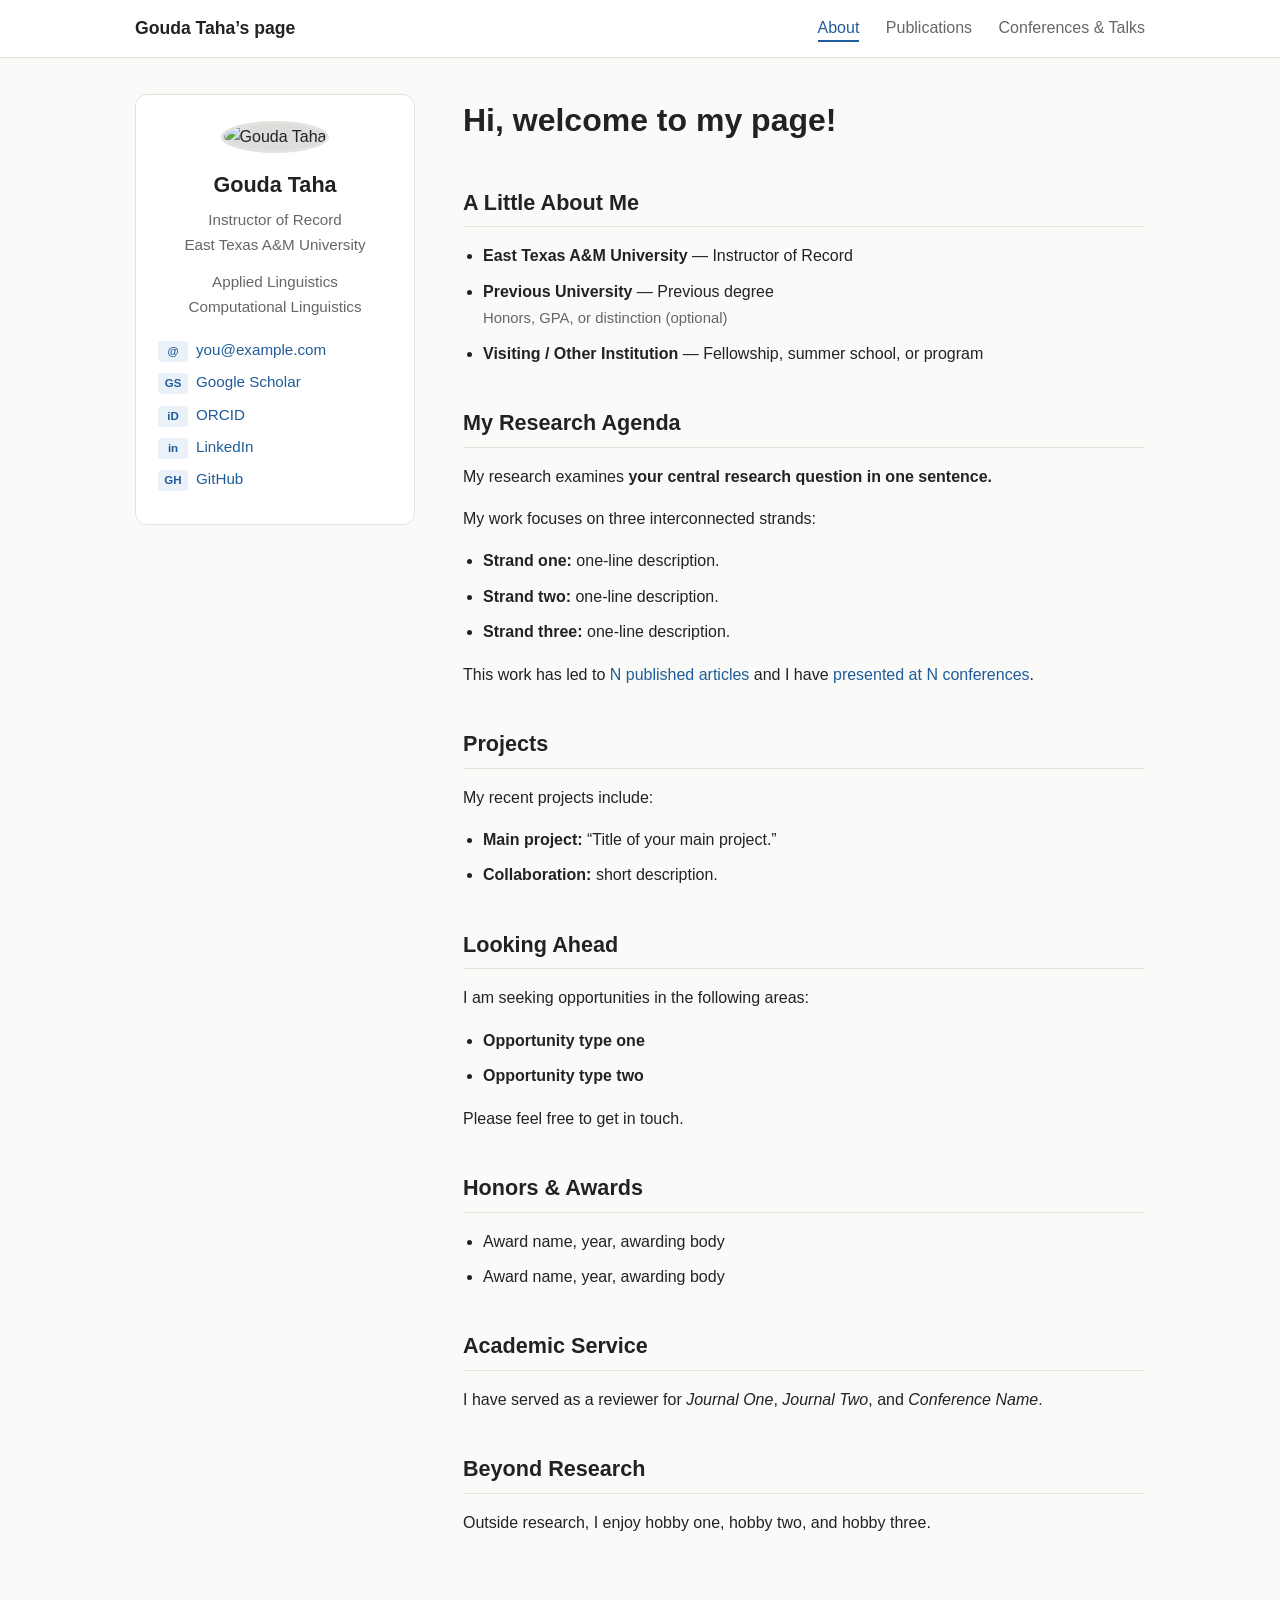
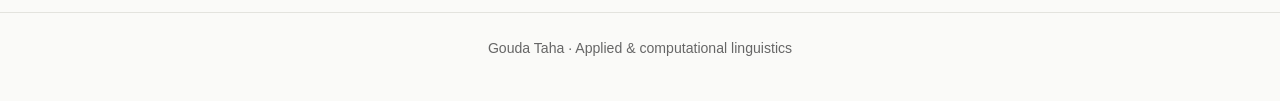
==== index.html @ 243cc034 "Add files via upload" ====
<!doctype html>
<html lang="en">
<head>
  <meta charset="utf-8">
  <meta name="viewport" content="width=device-width, initial-scale=1">
  <meta name="description" content="Gouda Taha is an applied and computational linguist and Instructor of Record at East Texas A&amp;M University.">
  <title>About | Gouda Taha | East Texas A&amp;M University</title>
  <link rel="stylesheet" href="style.css">
</head>
<body>
  <a class="skip" href="#main">Skip to content</a>

  <header class="site">
    <div class="inner">
      <a class="brand" href="index.html">Gouda Taha’s page</a>
      <nav>
        <a href="index.html" aria-current="page">About</a>
        <a href="publications.html">Publications</a>
        <a href="conferences.html">Conferences &amp; Talks</a>
      </nav>
    </div>
  </header>

  <div class="layout">
    <aside class="card">
      <!-- Put your photo in this folder and name it profile.jpg -->
      <img src="profile.jpg" alt="Gouda Taha">
      <h2>Gouda Taha</h2>
      <p>Instructor of Record<br>East Texas A&amp;M University</p>
      <p class="interests">Applied Linguistics<br>Computational Linguistics</p>
      <ul class="links">
        <li><span class="tag">@</span><a href="mailto:you@example.com">you@example.com</a></li>
        <li><span class="tag">GS</span><a href="https://scholar.google.com/citations?user=v75UgdcAAAAJ&amp;hl=en">Google Scholar</a></li>
        <li><span class="tag">iD</span><a href="https://orcid.org/">ORCID</a></li>
        <li><span class="tag">in</span><a href="https://www.linkedin.com/">LinkedIn</a></li>
        <li><span class="tag">GH</span><a href="https://github.com/">GitHub</a></li>
      </ul>
    </aside>

    <main id="main">
      <h1>Hi, welcome to my page!</h1>

      <h2>A Little About Me</h2>
      <ul>
        <li><strong>East Texas A&amp;M University</strong> — Instructor of Record</li>
        <li><strong>Previous University</strong> — Previous degree<br>
          <span class="sub">Honors, GPA, or distinction (optional)</span></li>
        <li><strong>Visiting / Other Institution</strong> — Fellowship, summer school, or program</li>
      </ul>

      <h2>My Research Agenda</h2>
      <p>My research examines <strong>your central research question in one sentence.</strong></p>
      <p>My work focuses on three interconnected strands:</p>
      <ul>
        <li><strong>Strand one:</strong> one-line description.</li>
        <li><strong>Strand two:</strong> one-line description.</li>
        <li><strong>Strand three:</strong> one-line description.</li>
      </ul>
      <p>This work has led to <a href="publications.html">N published articles</a> and I have
        <a href="conferences.html">presented at N conferences</a>.</p>

      <h2>Projects</h2>
      <p>My recent projects include:</p>
      <ul>
        <li><strong>Main project:</strong> “Title of your main project.”</li>
        <li><strong>Collaboration:</strong> short description.</li>
      </ul>

      <h2>Looking Ahead</h2>
      <p>I am seeking opportunities in the following areas:</p>
      <ul>
        <li><strong>Opportunity type one</strong></li>
        <li><strong>Opportunity type two</strong></li>
      </ul>
      <p>Please feel free to get in touch.</p>

      <h2>Honors &amp; Awards</h2>
      <ul>
        <li>Award name, year, awarding body</li>
        <li>Award name, year, awarding body</li>
      </ul>

      <h2>Academic Service</h2>
      <p>I have served as a reviewer for <em>Journal One</em>, <em>Journal Two</em>, and <em>Conference Name</em>.</p>

      <h2>Beyond Research</h2>
      <p>Outside research, I enjoy hobby one, hobby two, and hobby three.</p>
    </main>
  </div>

  <footer>Gouda Taha · Applied &amp; computational linguistics</footer>
</body>
</html>
---- style.css ----
:root {
  --bg: #fafaf8;
  --text: #222;
  --muted: #666;
  --accent: #1f5c99;
  --border: #e3e3de;
  --card: #ffffff;
}
* { box-sizing: border-box; }
html { scroll-behavior: smooth; }
body {
  margin: 0;
  font-family: "Helvetica Neue", Arial, "Segoe UI", sans-serif;
  background: var(--bg);
  color: var(--text);
  line-height: 1.65;
}
a { color: var(--accent); text-decoration: none; }
a:hover { text-decoration: underline; }
.skip { position: absolute; left: -999px; }
.skip:focus { left: 8px; top: 8px; background: #fff; padding: 6px 10px; z-index: 10; }

header.site {
  background: var(--card);
  border-bottom: 1px solid var(--border);
  position: sticky; top: 0; z-index: 5;
}
header.site .inner {
  max-width: 1050px; margin: 0 auto; padding: 14px 20px;
  display: flex; flex-wrap: wrap; align-items: center; justify-content: space-between; gap: 10px;
}
.brand { font-weight: 700; font-size: 1.1rem; color: var(--text); }
nav a { margin-left: 22px; color: var(--muted); font-weight: 500; padding-bottom: 4px; }
nav a:hover { color: var(--accent); text-decoration: none; }
nav a[aria-current="page"] { color: var(--accent); border-bottom: 2px solid var(--accent); }

.layout {
  max-width: 1050px; margin: 0 auto; padding: 36px 20px 60px;
  display: grid; grid-template-columns: 280px 1fr; gap: 48px;
}
aside.card {
  background: var(--card); border: 1px solid var(--border); border-radius: 12px;
  padding: 26px 22px; text-align: center; align-self: start;
  position: sticky; top: 84px;
}
aside.card img {
  width: 160px; height: 160px; object-fit: cover; border-radius: 50%;
  border: 3px solid var(--border); background: #ddd;
}
aside.card h2 { margin: 14px 0 4px; font-size: 1.35rem; }
aside.card p { margin: 4px 0; color: var(--muted); font-size: .95rem; }
aside.card .interests { margin-top: 12px; }
.links { list-style: none; padding: 0; margin: 18px 0 0; text-align: left; }
.links li { margin: 7px 0; font-size: .95rem; }
.links .tag {
  display: inline-block; min-width: 30px; margin-right: 8px; padding: 1px 6px;
  font-size: .72rem; font-weight: 700; text-align: center;
  background: #eaf1f8; color: var(--accent); border-radius: 4px;
}

main h1 { font-size: 2rem; margin: 0 0 8px; }
main h2 {
  font-size: 1.35rem; margin: 38px 0 12px; padding-bottom: 6px;
  border-bottom: 1px solid var(--border);
}
main ul { padding-left: 20px; }
main li { margin: 9px 0; }
.sub { color: var(--muted); font-size: .93rem; }

.pubs .item { margin: 16px 0; padding: 14px 16px; background: var(--card); border: 1px solid var(--border); border-radius: 8px; }
.pubs .title { font-weight: 600; }
.pubs .meta { color: var(--muted); font-size: .93rem; }
.year { margin-top: 30px; font-size: 1.15rem; color: var(--accent); }

footer {
  text-align: center; color: var(--muted); font-size: .88rem;
  padding: 24px 20px 40px; border-top: 1px solid var(--border);
}

@media (max-width: 800px) {
  .layout { grid-template-columns: 1fr; gap: 28px; }
  aside.card { position: static; }
  nav a { margin: 0 14px 0 0; }
}
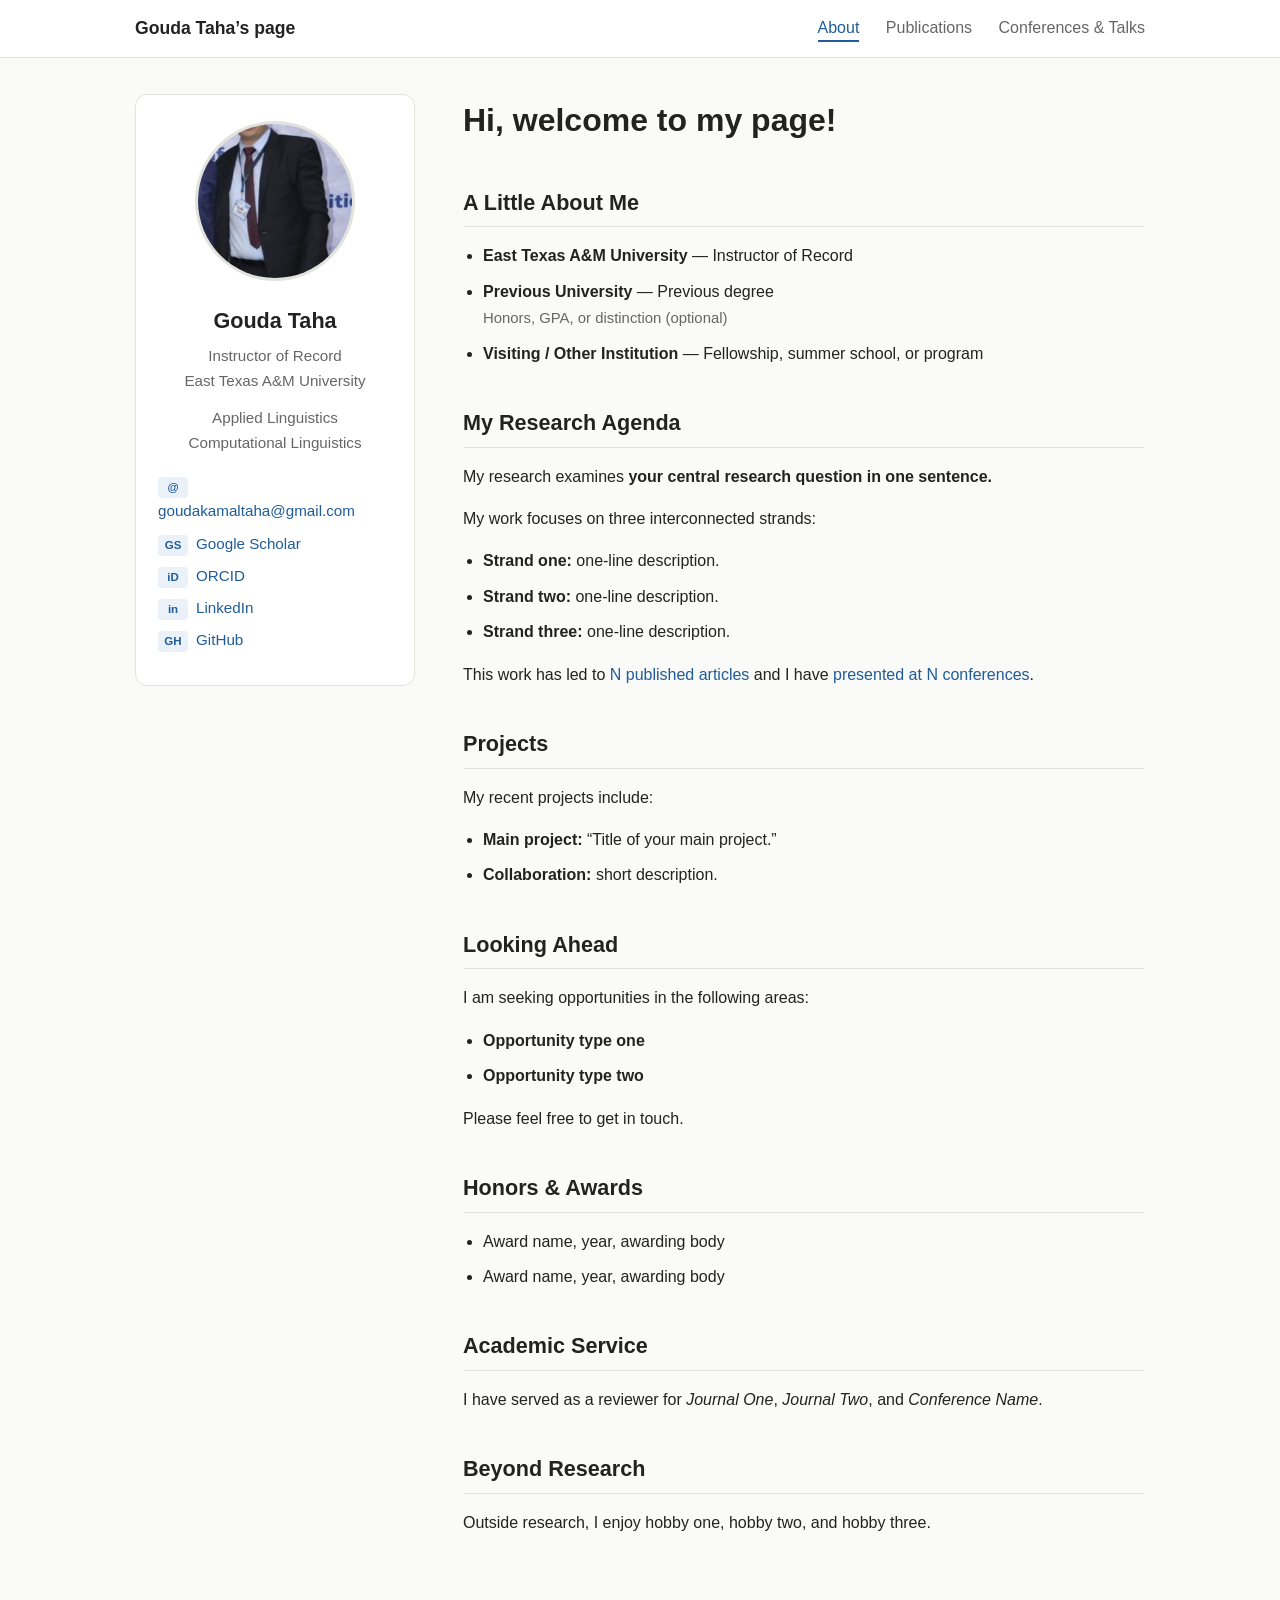
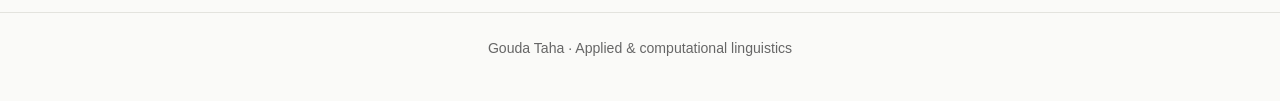
==== commit 4c817fcf: "Update index.html" ====
--- a/index.html
+++ b/index.html
@@ -3,7 +3,7 @@
 <head>
   <meta charset="utf-8">
   <meta name="viewport" content="width=device-width, initial-scale=1">
-  <meta name="description" content="Gouda Taha is an applied and computational linguist and Instructor of Record at East Texas A&amp;M University.">
+  <meta name="description" content=" Gouda Taha is an applied and computational linguist and Instructor of Record at East Texas A&amp;M University.">
   <title>About | Gouda Taha | East Texas A&amp;M University</title>
   <link rel="stylesheet" href="style.css">
 </head>
@@ -29,10 +29,10 @@
       <p>Instructor of Record<br>East Texas A&amp;M University</p>
       <p class="interests">Applied Linguistics<br>Computational Linguistics</p>
       <ul class="links">
-        <li><span class="tag">@</span><a href="mailto:you@example.com">you@example.com</a></li>
+        <li><span class="tag">@</span><a href="mailto:goudakamaltaha@gmail.com">goudakamaltaha@gmail.com</a></li>
         <li><span class="tag">GS</span><a href="https://scholar.google.com/citations?user=v75UgdcAAAAJ&amp;hl=en">Google Scholar</a></li>
         <li><span class="tag">iD</span><a href="https://orcid.org/">ORCID</a></li>
-        <li><span class="tag">in</span><a href="https://www.linkedin.com/">LinkedIn</a></li>
+        <li><span class="tag">in</span><a href="https://https://www.linkedin.com/in/gouda-taha-282a06227//">LinkedIn</a></li>
         <li><span class="tag">GH</span><a href="https://github.com/">GitHub</a></li>
       </ul>
     </aside>
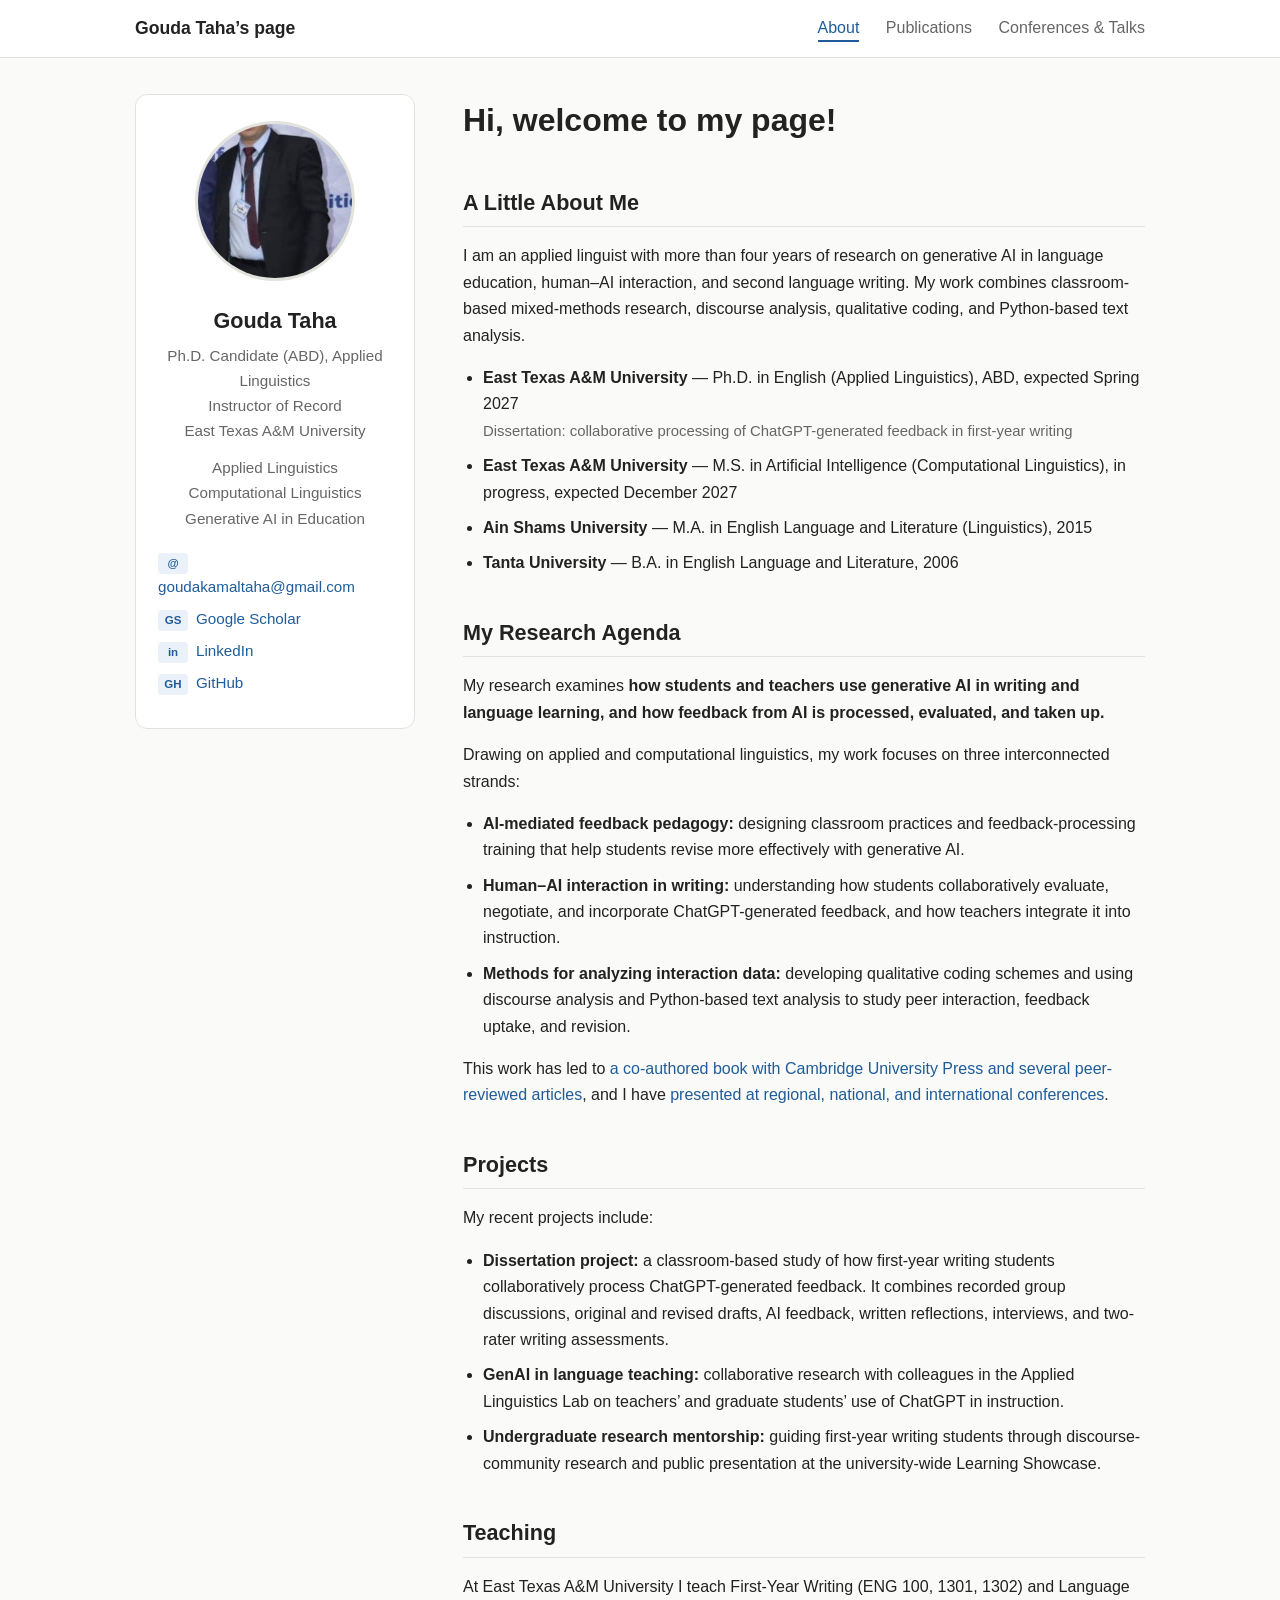
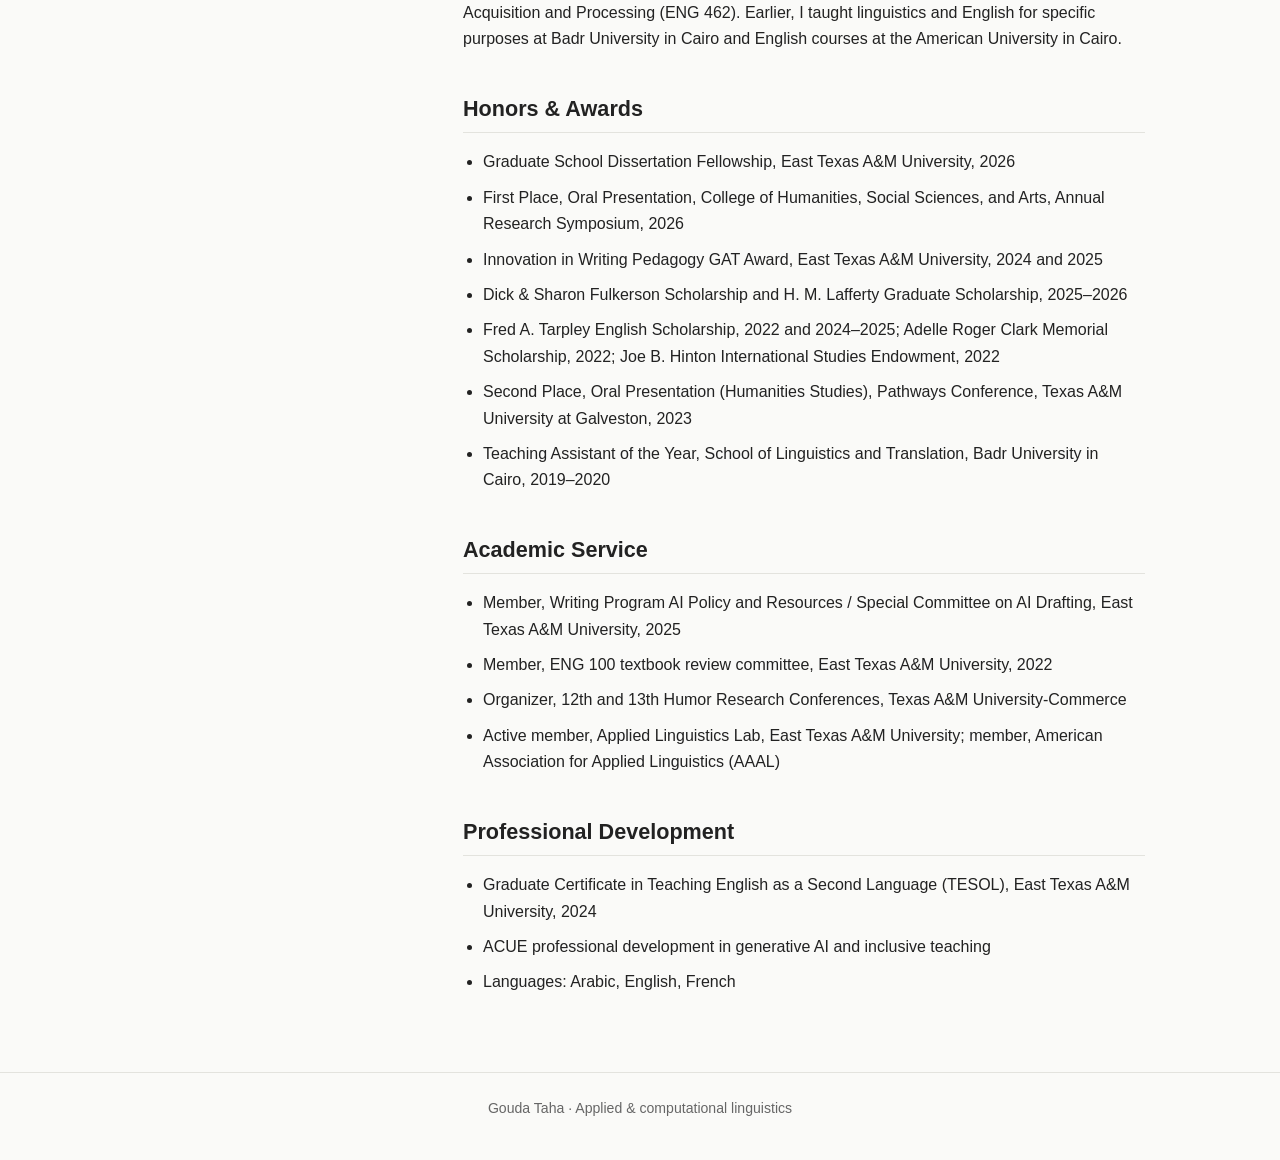
==== commit fea04b30: "Add files via upload" ====
--- a/index.html
+++ b/index.html
@@ -3,7 +3,7 @@
 <head>
   <meta charset="utf-8">
   <meta name="viewport" content="width=device-width, initial-scale=1">
-  <meta name="description" content=" Gouda Taha is an applied and computational linguist and Instructor of Record at East Texas A&amp;M University.">
+  <meta name="description" content="Gouda Taha researches generative AI in language education, human–AI interaction, and second language writing at East Texas A&amp;M University.">
   <title>About | Gouda Taha | East Texas A&amp;M University</title>
   <link rel="stylesheet" href="style.css">
 </head>
@@ -23,17 +23,15 @@
 
   <div class="layout">
     <aside class="card">
-      <!-- Put your photo in this folder and name it profile.jpg -->
       <img src="profile.jpg" alt="Gouda Taha">
       <h2>Gouda Taha</h2>
-      <p>Instructor of Record<br>East Texas A&amp;M University</p>
-      <p class="interests">Applied Linguistics<br>Computational Linguistics</p>
+      <p>Ph.D. Candidate (ABD), Applied Linguistics<br>Instructor of Record<br>East Texas A&amp;M University</p>
+      <p class="interests">Applied Linguistics<br>Computational Linguistics<br>Generative AI in Education</p>
       <ul class="links">
         <li><span class="tag">@</span><a href="mailto:goudakamaltaha@gmail.com">goudakamaltaha@gmail.com</a></li>
         <li><span class="tag">GS</span><a href="https://scholar.google.com/citations?user=v75UgdcAAAAJ&amp;hl=en">Google Scholar</a></li>
-        <li><span class="tag">iD</span><a href="https://orcid.org/">ORCID</a></li>
-        <li><span class="tag">in</span><a href="https://https://www.linkedin.com/in/gouda-taha-282a06227//">LinkedIn</a></li>
-        <li><span class="tag">GH</span><a href="https://github.com/">GitHub</a></li>
+        <li><span class="tag">in</span><a href="https://www.linkedin.com/in/gouda-taha-282a06227/">LinkedIn</a></li>
+        <li><span class="tag">GH</span><a href="https://github.com/Gouda-Taha">GitHub</a></li>
       </ul>
     </aside>
 
@@ -41,50 +39,62 @@
       <h1>Hi, welcome to my page!</h1>
 
       <h2>A Little About Me</h2>
+      <p>I am an applied linguist with more than four years of research on generative AI in language education, human–AI interaction, and second language writing. My work combines classroom-based mixed-methods research, discourse analysis, qualitative coding, and Python-based text analysis.</p>
       <ul>
-        <li><strong>East Texas A&amp;M University</strong> — Instructor of Record</li>
-        <li><strong>Previous University</strong> — Previous degree<br>
-          <span class="sub">Honors, GPA, or distinction (optional)</span></li>
-        <li><strong>Visiting / Other Institution</strong> — Fellowship, summer school, or program</li>
+        <li><strong>East Texas A&amp;M University</strong> — Ph.D. in English (Applied Linguistics), ABD, expected Spring 2027<br>
+          <span class="sub">Dissertation: collaborative processing of ChatGPT-generated feedback in first-year writing</span></li>
+        <li><strong>East Texas A&amp;M University</strong> — M.S. in Artificial Intelligence (Computational Linguistics), in progress, expected December 2027</li>
+        <li><strong>Ain Shams University</strong> — M.A. in English Language and Literature (Linguistics), 2015</li>
+        <li><strong>Tanta University</strong> — B.A. in English Language and Literature, 2006</li>
       </ul>
 
       <h2>My Research Agenda</h2>
-      <p>My research examines <strong>your central research question in one sentence.</strong></p>
-      <p>My work focuses on three interconnected strands:</p>
+      <p>My research examines <strong>how students and teachers use generative AI in writing and language learning, and how feedback from AI is processed, evaluated, and taken up.</strong></p>
+      <p>Drawing on applied and computational linguistics, my work focuses on three interconnected strands:</p>
       <ul>
-        <li><strong>Strand one:</strong> one-line description.</li>
-        <li><strong>Strand two:</strong> one-line description.</li>
-        <li><strong>Strand three:</strong> one-line description.</li>
+        <li><strong>AI-mediated feedback pedagogy:</strong> designing classroom practices and feedback-processing training that help students revise more effectively with generative AI.</li>
+        <li><strong>Human–AI interaction in writing:</strong> understanding how students collaboratively evaluate, negotiate, and incorporate ChatGPT-generated feedback, and how teachers integrate it into instruction.</li>
+        <li><strong>Methods for analyzing interaction data:</strong> developing qualitative coding schemes and using discourse analysis and Python-based text analysis to study peer interaction, feedback uptake, and revision.</li>
       </ul>
-      <p>This work has led to <a href="publications.html">N published articles</a> and I have
-        <a href="conferences.html">presented at N conferences</a>.</p>
+      <p>This work has led to <a href="publications.html">a co-authored book with Cambridge University Press and several peer-reviewed articles</a>, and I have
+        <a href="conferences.html">presented at regional, national, and international conferences</a>.</p>
 
       <h2>Projects</h2>
       <p>My recent projects include:</p>
       <ul>
-        <li><strong>Main project:</strong> “Title of your main project.”</li>
-        <li><strong>Collaboration:</strong> short description.</li>
+        <li><strong>Dissertation project:</strong> a classroom-based study of how first-year writing students collaboratively process ChatGPT-generated feedback. It combines recorded group discussions, original and revised drafts, AI feedback, written reflections, interviews, and two-rater writing assessments.</li>
+        <li><strong>GenAI in language teaching:</strong> collaborative research with colleagues in the Applied Linguistics Lab on teachers’ and graduate students’ use of ChatGPT in instruction.</li>
+        <li><strong>Undergraduate research mentorship:</strong> guiding first-year writing students through discourse-community research and public presentation at the university-wide Learning Showcase.</li>
       </ul>
 
-      <h2>Looking Ahead</h2>
-      <p>I am seeking opportunities in the following areas:</p>
-      <ul>
-        <li><strong>Opportunity type one</strong></li>
-        <li><strong>Opportunity type two</strong></li>
-      </ul>
-      <p>Please feel free to get in touch.</p>
+      <h2>Teaching</h2>
+      <p>At East Texas A&amp;M University I teach First-Year Writing (ENG 100, 1301, 1302) and Language Acquisition and Processing (ENG 462). Earlier, I taught linguistics and English for specific purposes at Badr University in Cairo and English courses at the American University in Cairo.</p>
 
       <h2>Honors &amp; Awards</h2>
       <ul>
-        <li>Award name, year, awarding body</li>
-        <li>Award name, year, awarding body</li>
+        <li>Graduate School Dissertation Fellowship, East Texas A&amp;M University, 2026</li>
+        <li>First Place, Oral Presentation, College of Humanities, Social Sciences, and Arts, Annual Research Symposium, 2026</li>
+        <li>Innovation in Writing Pedagogy GAT Award, East Texas A&amp;M University, 2024 and 2025</li>
+        <li>Dick &amp; Sharon Fulkerson Scholarship and H. M. Lafferty Graduate Scholarship, 2025–2026</li>
+        <li>Fred A. Tarpley English Scholarship, 2022 and 2024–2025; Adelle Roger Clark Memorial Scholarship, 2022; Joe B. Hinton International Studies Endowment, 2022</li>
+        <li>Second Place, Oral Presentation (Humanities Studies), Pathways Conference, Texas A&amp;M University at Galveston, 2023</li>
+        <li>Teaching Assistant of the Year, School of Linguistics and Translation, Badr University in Cairo, 2019–2020</li>
       </ul>
 
       <h2>Academic Service</h2>
-      <p>I have served as a reviewer for <em>Journal One</em>, <em>Journal Two</em>, and <em>Conference Name</em>.</p>
+      <ul>
+        <li>Member, Writing Program AI Policy and Resources / Special Committee on AI Drafting, East Texas A&amp;M University, 2025</li>
+        <li>Member, ENG 100 textbook review committee, East Texas A&amp;M University, 2022</li>
+        <li>Organizer, 12th and 13th Humor Research Conferences, Texas A&amp;M University-Commerce</li>
+        <li>Active member, Applied Linguistics Lab, East Texas A&amp;M University; member, American Association for Applied Linguistics (AAAL)</li>
+      </ul>
 
-      <h2>Beyond Research</h2>
-      <p>Outside research, I enjoy hobby one, hobby two, and hobby three.</p>
+      <h2>Professional Development</h2>
+      <ul>
+        <li>Graduate Certificate in Teaching English as a Second Language (TESOL), East Texas A&amp;M University, 2024</li>
+        <li>ACUE professional development in generative AI and inclusive teaching</li>
+        <li>Languages: Arabic, English, French</li>
+      </ul>
     </main>
   </div>
 
